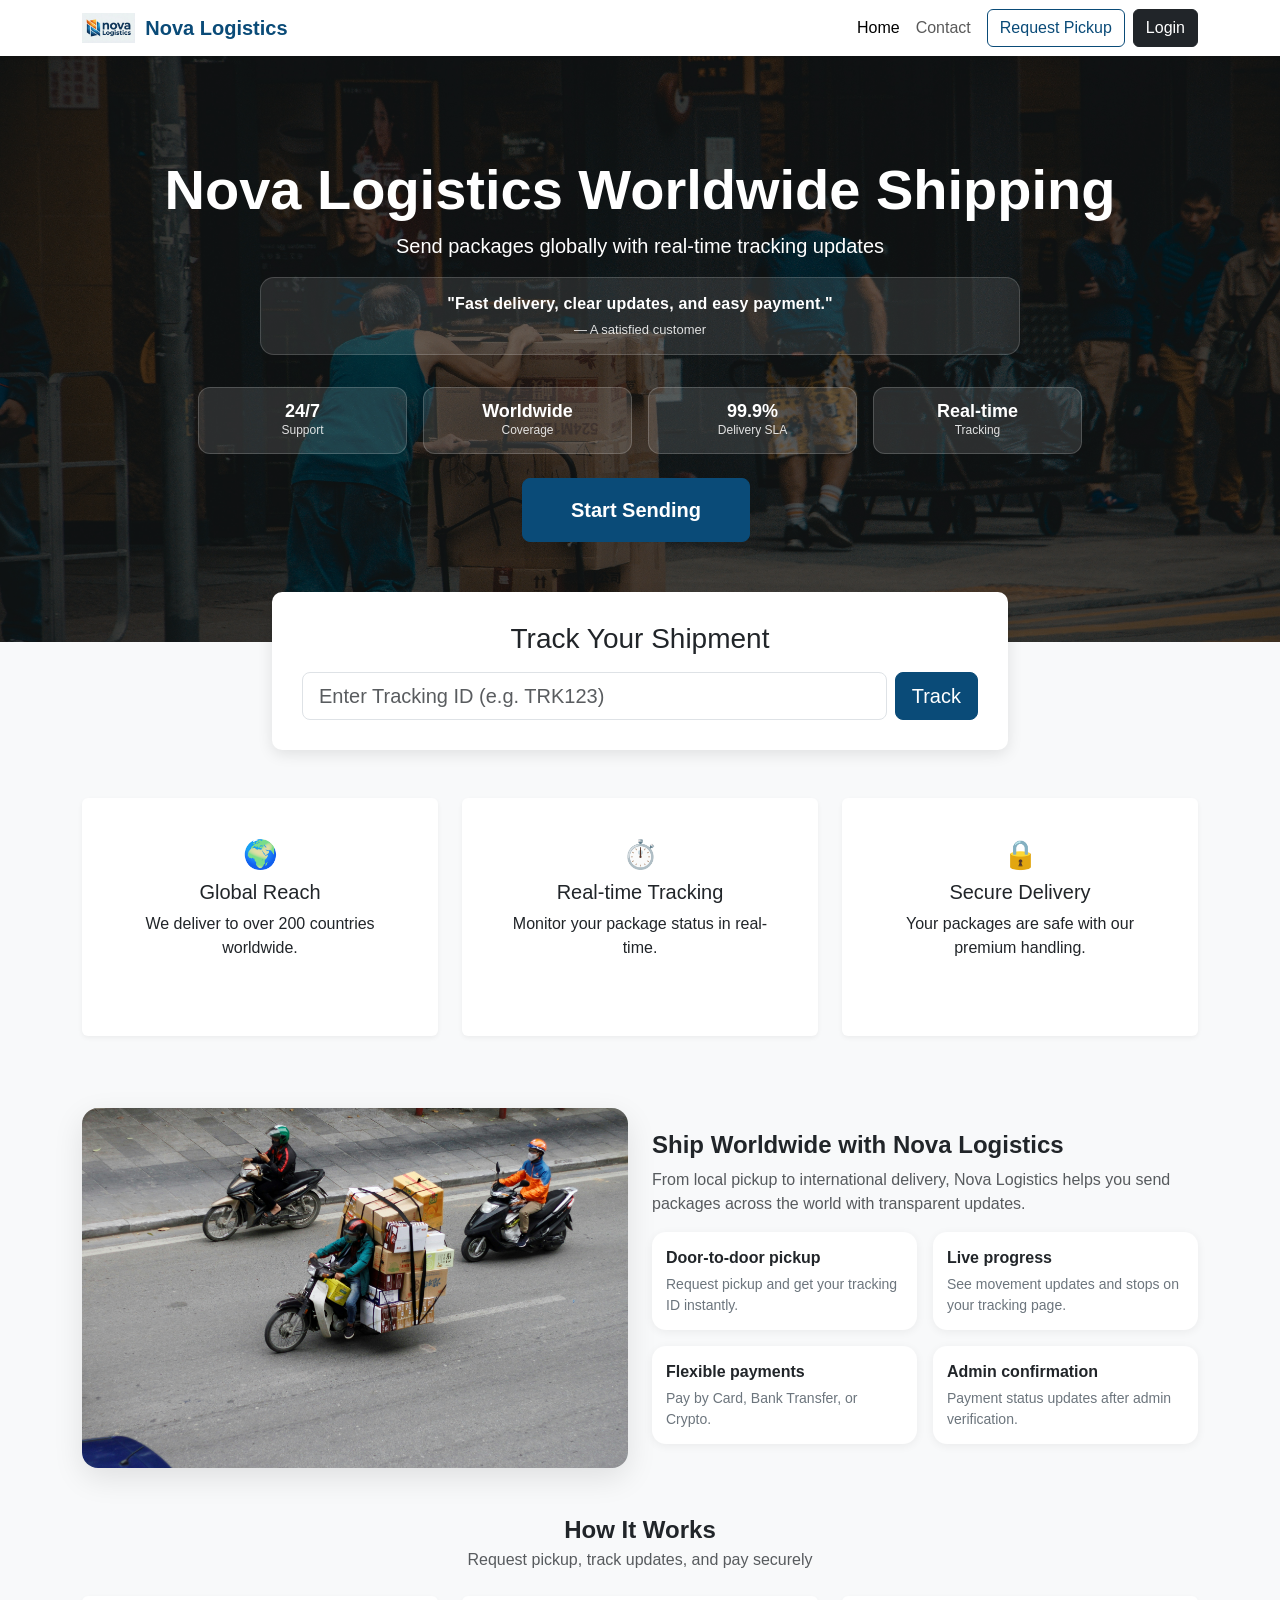
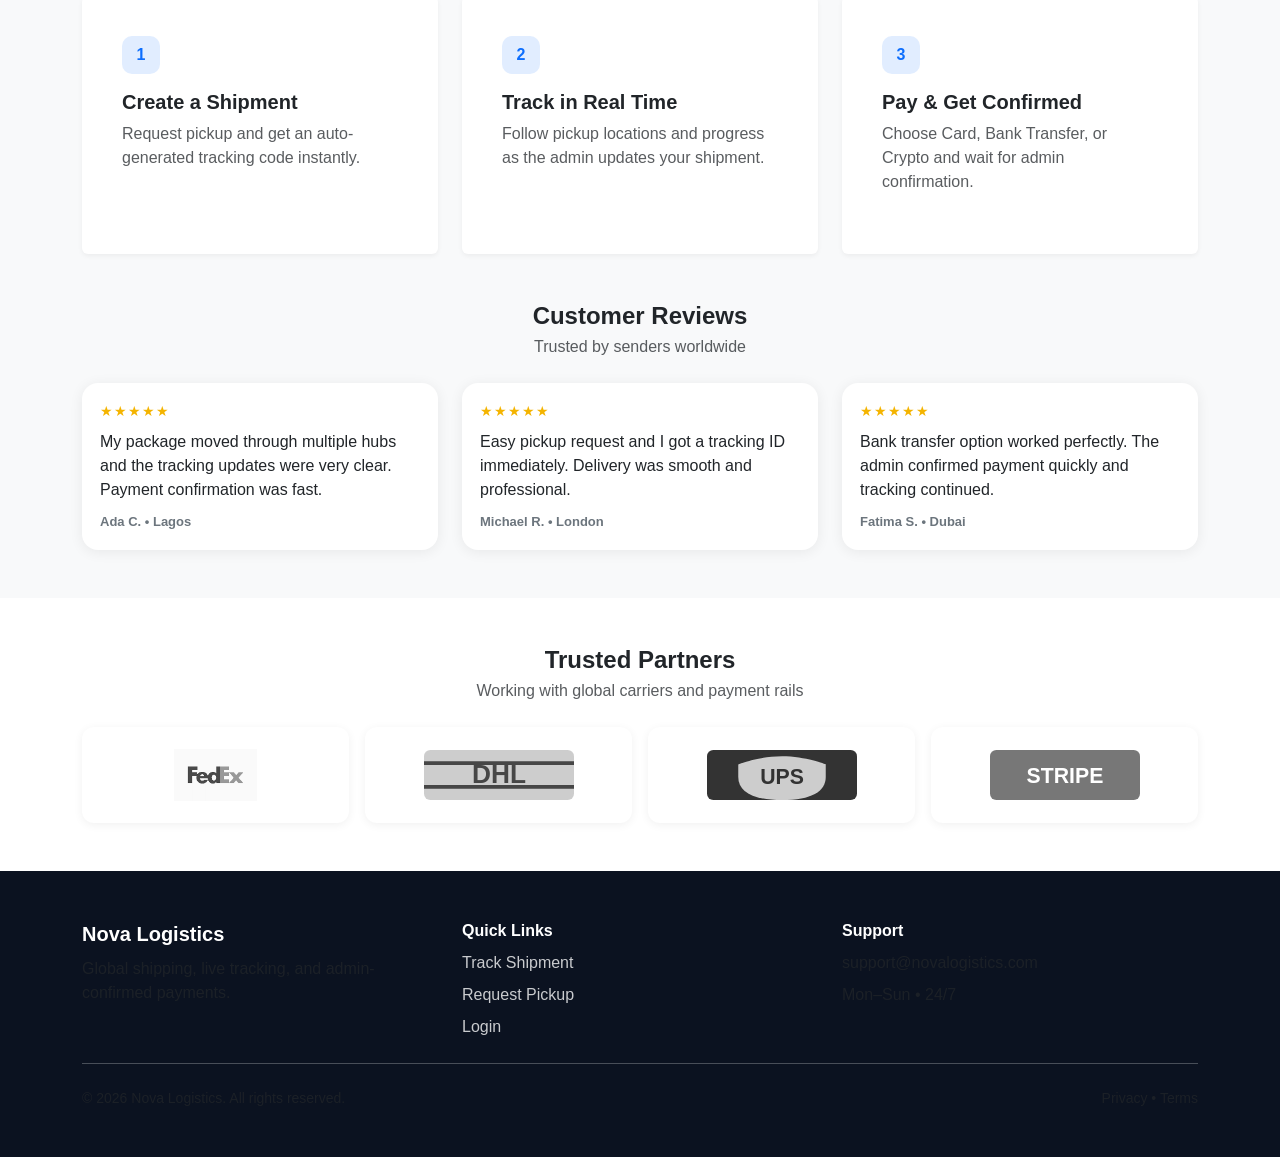
==== index.html @ 207573ba "Nova Logistics updates" ====
<!DOCTYPE html>
<html lang="en">
<head>
    <meta charset="UTF-8">
    <meta name="viewport" content="width=device-width, initial-scale=1.0">
    <title>Nova Logistics - Global Shipping & Tracking</title>
    <link href="https://cdn.jsdelivr.net/npm/bootstrap@5.3.0/dist/css/bootstrap.min.css" rel="stylesheet">
    <link href="css/styles.css" rel="stylesheet">
</head>
<body>

    <div id="page-loader" class="page-loader">
        <img src="css/pixverse_t2i_ori_b3b17f94-c710-4f68-aa2d-921520f1d6b5.webp" class="loader-logo" alt="Nova Logistics">
    </div>

    <!-- Navbar -->
    <nav class="navbar navbar-expand-lg navbar-light bg-white shadow-sm">
        <div class="container">
            <a class="navbar-brand" href="index.html">
                <img src="css/pixverse_t2i_ori_b3b17f94-c710-4f68-aa2d-921520f1d6b5.webp" class="brand-logo" alt="Nova Logistics">
                <span>Nova Logistics</span>
            </a>
            <button class="navbar-toggler" type="button" data-bs-toggle="collapse" data-bs-target="#navbarNav">
                <span class="navbar-toggler-icon"></span>
            </button>
            <div class="collapse navbar-collapse" id="navbarNav">
                <ul class="navbar-nav ms-auto align-items-center">
                    <li class="nav-item"><a class="nav-link active" href="index.html">Home</a></li>
                    <li class="nav-item"><a class="nav-link" href="#" onclick="alert('Contact us at support@novalogistics.com')">Contact</a></li>
                    <li class="nav-item ms-lg-2"><a class="btn btn-outline-primary" href="request.html">Request Pickup</a></li>
                    <li class="nav-item ms-lg-2"><a class="btn btn-dark" href="login.html">Login</a></li>
                </ul>
            </div>
        </div>
    </nav>

    <!-- Hero Section -->
    <div class="hero-section" id="hero">
        <div class="container">
            <div id="hero-content">
                <h1 class="display-4 fw-bold" id="hero-title">Global Logistics Solutions</h1>
                <p class="lead" id="hero-subtitle">Ship worldwide with real-time tracking and secure payments</p>
                <div class="hero-quote mt-3">
                    <div class="hero-quote-text" id="hero-quote">"Fast delivery, clear updates, and easy payment."</div>
                    <div class="hero-quote-meta" id="hero-quote-meta">— A satisfied customer</div>
                </div>
                <div class="hero-stats row g-3 justify-content-center mt-3">
                    <div class="col-6 col-md-3">
                        <div class="hero-stat">
                            <div class="hero-stat-value">24/7</div>
                            <div class="hero-stat-label">Support</div>
                        </div>
                    </div>
                    <div class="col-6 col-md-3">
                        <div class="hero-stat">
                            <div class="hero-stat-value">Worldwide</div>
                            <div class="hero-stat-label">Coverage</div>
                        </div>
                    </div>
                    <div class="col-6 col-md-3">
                        <div class="hero-stat">
                            <div class="hero-stat-value">99.9%</div>
                            <div class="hero-stat-label">Delivery SLA</div>
                        </div>
                    </div>
                    <div class="col-6 col-md-3">
                        <div class="hero-stat">
                            <div class="hero-stat-value">Real-time</div>
                            <div class="hero-stat-label">Tracking</div>
                        </div>
                    </div>
                </div>
            </div>
            <div class="mt-4">
                <a href="request.html" class="btn btn-primary btn-lg me-2 px-5 py-3 fw-bold">Start Sending</a>
            </div>
        </div>
    </div>

    <!-- Tracking Box -->
    <div class="container">
        <div class="row justify-content-center">
            <div class="col-md-8">
                <div class="tracking-box text-center">
                    <h3 class="mb-3">Track Your Shipment</h3>
                    <form id="track-form" class="d-flex gap-2">
                        <input type="text" id="tracking-input" class="form-control form-control-lg" placeholder="Enter Tracking ID (e.g. TRK123)" required>
                        <button type="submit" class="btn btn-primary btn-lg">Track</button>
                    </form>
                </div>
            </div>
        </div>
    </div>

    <!-- Features -->
    <div class="container py-5">
        <div class="row text-center">
            <div class="col-md-4 mb-4">
                <div class="card p-4 h-100">
                    <div class="card-body">
                        <h3>🌍</h3>
                        <h5>Global Reach</h5>
                        <p>We deliver to over 200 countries worldwide.</p>
                    </div>
                </div>
            </div>
            <div class="col-md-4 mb-4">
                <div class="card p-4 h-100">
                    <div class="card-body">
                        <h3>⏱️</h3>
                        <h5>Real-time Tracking</h5>
                        <p>Monitor your package status in real-time.</p>
                    </div>
                </div>
            </div>
            <div class="col-md-4 mb-4">
                <div class="card p-4 h-100">
                    <div class="card-body">
                        <h3>🔒</h3>
                        <h5>Secure Delivery</h5>
                        <p>Your packages are safe with our premium handling.</p>
                    </div>
                </div>
            </div>
        </div>
    </div>

    <div class="container pb-5">
        <div class="row g-4 align-items-center">
            <div class="col-lg-6">
                <div class="section-image-card">
                    <img src="css/shipping11.jpg" class="section-image" alt="Global shipping">
                </div>
            </div>
            <div class="col-lg-6">
                <h4 class="fw-bold mb-2">Ship Worldwide with Nova Logistics</h4>
                <p class="text-muted mb-3">From local pickup to international delivery, Nova Logistics helps you send packages across the world with transparent updates.</p>
                <div class="row g-3">
                    <div class="col-sm-6">
                        <div class="mini-feature">
                            <div class="mini-feature-title">Door-to-door pickup</div>
                            <div class="mini-feature-text">Request pickup and get your tracking ID instantly.</div>
                        </div>
                    </div>
                    <div class="col-sm-6">
                        <div class="mini-feature">
                            <div class="mini-feature-title">Live progress</div>
                            <div class="mini-feature-text">See movement updates and stops on your tracking page.</div>
                        </div>
                    </div>
                    <div class="col-sm-6">
                        <div class="mini-feature">
                            <div class="mini-feature-title">Flexible payments</div>
                            <div class="mini-feature-text">Pay by Card, Bank Transfer, or Crypto.</div>
                        </div>
                    </div>
                    <div class="col-sm-6">
                        <div class="mini-feature">
                            <div class="mini-feature-title">Admin confirmation</div>
                            <div class="mini-feature-text">Payment status updates after admin verification.</div>
                        </div>
                    </div>
                </div>
            </div>
        </div>
    </div>

    <div class="container pb-5">
        <div class="text-center mb-4">
            <h4 class="fw-bold mb-1">How It Works</h4>
            <p class="text-muted mb-0">Request pickup, track updates, and pay securely</p>
        </div>
        <div class="row g-4">
            <div class="col-md-4">
                <div class="card p-4 h-100">
                    <div class="card-body">
                        <div class="how-icon mb-3">1</div>
                        <h5 class="fw-bold">Create a Shipment</h5>
                        <p class="text-muted mb-0">Request pickup and get an auto-generated tracking code instantly.</p>
                    </div>
                </div>
            </div>
            <div class="col-md-4">
                <div class="card p-4 h-100">
                    <div class="card-body">
                        <div class="how-icon mb-3">2</div>
                        <h5 class="fw-bold">Track in Real Time</h5>
                        <p class="text-muted mb-0">Follow pickup locations and progress as the admin updates your shipment.</p>
                    </div>
                </div>
            </div>
            <div class="col-md-4">
                <div class="card p-4 h-100">
                    <div class="card-body">
                        <div class="how-icon mb-3">3</div>
                        <h5 class="fw-bold">Pay & Get Confirmed</h5>
                        <p class="text-muted mb-0">Choose Card, Bank Transfer, or Crypto and wait for admin confirmation.</p>
                    </div>
                </div>
            </div>
        </div>
    </div>

    <div class="container pb-5">
        <div class="text-center mb-4">
            <h4 class="fw-bold mb-1">Customer Reviews</h4>
            <p class="text-muted mb-0">Trusted by senders worldwide</p>
        </div>
        <div class="row g-4">
            <div class="col-md-4">
                <div class="testimonial-card">
                    <div class="testimonial-stars">★★★★★</div>
                    <div class="testimonial-text">My package moved through multiple hubs and the tracking updates were very clear. Payment confirmation was fast.</div>
                    <div class="testimonial-meta">Ada C. • Lagos</div>
                </div>
            </div>
            <div class="col-md-4">
                <div class="testimonial-card">
                    <div class="testimonial-stars">★★★★★</div>
                    <div class="testimonial-text">Easy pickup request and I got a tracking ID immediately. Delivery was smooth and professional.</div>
                    <div class="testimonial-meta">Michael R. • London</div>
                </div>
            </div>
            <div class="col-md-4">
                <div class="testimonial-card">
                    <div class="testimonial-stars">★★★★★</div>
                    <div class="testimonial-text">Bank transfer option worked perfectly. The admin confirmed payment quickly and tracking continued.</div>
                    <div class="testimonial-meta">Fatima S. • Dubai</div>
                </div>
            </div>
        </div>
    </div>

    <div class="partners-section py-5">
        <div class="container">
            <div class="text-center mb-4">
                <h4 class="fw-bold mb-1">Trusted Partners</h4>
                <p class="text-muted mb-0">Working with global carriers and payment rails</p>
            </div>
            <div class="row g-3 justify-content-center align-items-center text-center">
                <div class="col-6 col-md-3">
                    <div class="partner-card">
                        <img src="css/download.png" class="partner-logo" alt="FedEx">
                    </div>
                </div>
                <div class="col-6 col-md-3">
                    <div class="partner-card">
                        <svg class="partner-svg" viewBox="0 0 240 80" xmlns="http://www.w3.org/2000/svg" role="img" aria-label="DHL">
                            <rect x="0" y="0" width="240" height="80" rx="10" fill="#FFCC00"/>
                            <rect x="0" y="18" width="240" height="6" fill="#D40511"/>
                            <rect x="0" y="56" width="240" height="6" fill="#D40511"/>
                            <text x="120" y="52" text-anchor="middle" font-size="42" font-family="Segoe UI, Arial, sans-serif" font-weight="700" fill="#D40511">DHL</text>
                        </svg>
                    </div>
                </div>
                <div class="col-6 col-md-3">
                    <div class="partner-card">
                        <svg class="partner-svg" viewBox="0 0 240 80" xmlns="http://www.w3.org/2000/svg" role="img" aria-label="UPS">
                            <rect x="0" y="0" width="240" height="80" rx="10" fill="#2B1B0E"/>
                            <path d="M120 10c38 0 70 13 70 13v20c0 23-23 37-70 37S50 66 50 43V23s32-13 70-13z" fill="#FFC72C"/>
                            <text x="120" y="55" text-anchor="middle" font-size="34" font-family="Segoe UI, Arial, sans-serif" font-weight="800" fill="#2B1B0E">UPS</text>
                        </svg>
                    </div>
                </div>
                <div class="col-6 col-md-3">
                    <div class="partner-card">
                        <svg class="partner-svg" viewBox="0 0 240 80" xmlns="http://www.w3.org/2000/svg" role="img" aria-label="Stripe">
                            <rect x="0" y="0" width="240" height="80" rx="10" fill="#635BFF"/>
                            <text x="120" y="52" text-anchor="middle" font-size="34" font-family="Segoe UI, Arial, sans-serif" font-weight="700" fill="#ffffff">STRIPE</text>
                        </svg>
                    </div>
                </div>
            </div>
        </div>
    </div>

    <footer class="footer-section">
        <div class="container py-5">
            <div class="row g-4">
                <div class="col-md-4">
                    <div class="fw-bold fs-5 mb-2">Nova Logistics</div>
                    <div class="text-muted">Global shipping, live tracking, and admin-confirmed payments.</div>
                </div>
                <div class="col-md-4">
                    <div class="fw-bold mb-2">Quick Links</div>
                    <div class="d-flex flex-column gap-2">
                        <a class="footer-link" href="index.html">Track Shipment</a>
                        <a class="footer-link" href="request.html">Request Pickup</a>
                        <a class="footer-link" href="login.html">Login</a>
                    </div>
                </div>
                <div class="col-md-4">
                    <div class="fw-bold mb-2">Support</div>
                    <div class="text-muted mb-2">support@novalogistics.com</div>
                    <div class="text-muted">Mon–Sun • 24/7</div>
                </div>
            </div>
            <hr class="my-4">
            <div class="d-flex flex-column flex-md-row justify-content-between align-items-center gap-2">
                <div class="text-muted small">© <span id="footer-year"></span> Nova Logistics. All rights reserved.</div>
                <div class="text-muted small">Privacy • Terms</div>
            </div>
        </div>
    </footer>

    <script src="https://cdn.jsdelivr.net/npm/bootstrap@5.3.0/dist/js/bootstrap.bundle.min.js"></script>
    <script src="js/main.js"></script>
    <script>
        const heroSlides = [
            {
                title: 'Nova Logistics Worldwide Shipping',
                subtitle: 'Send packages globally with real-time tracking updates',
                quote: '"Fast delivery, clear updates, and easy payment."',
                quoteMeta: '— A satisfied customer',
                bg: "url('shipping.jpg')"
            },
            {
                title: 'Track Every Stop on the Route',
                subtitle: 'See live movement and updates from pickup to delivery',
                quote: '"The tracking map helped me follow every hub and update."',
                quoteMeta: '— Michael R. • London',
                bg: "url('FindAPlace_727x463_April_2026.jpg')"
            },
            {
                title: 'Flexible Payment Options',
                subtitle: 'Pay by Card, Bank Transfer, or Crypto with admin confirmation',
                quote: '"Bank transfer was simple and confirmation came quickly."',
                quoteMeta: '— Fatima S. • Dubai',
                bg: "url('SaveOnDeliveries_727x463.jpg')"
            },
            {
                title: 'Save on Deliveries',
                subtitle: 'Reliable shipping with transparent pricing and updates',
                quote: '"Nova Logistics made international shipping stress-free."',
                quoteMeta: '— Ada C. • Lagos',
                bg: "url('shipping11.jpg')"
            }
        ];

        let heroIndex = 0;
        const heroEl = document.getElementById('hero');
        const heroTitleEl = document.getElementById('hero-title');
        const heroSubtitleEl = document.getElementById('hero-subtitle');
        const heroQuoteEl = document.getElementById('hero-quote');
        const heroQuoteMetaEl = document.getElementById('hero-quote-meta');
        const heroContentEl = document.getElementById('hero-content');

        function setHeroSlide(nextIndex) {
            const slide = heroSlides[nextIndex];
            if (!slide) return;

            heroContentEl.classList.add('hero-fade');

            window.setTimeout(() => {
                heroTitleEl.innerText = slide.title;
                heroSubtitleEl.innerText = slide.subtitle;
                if (heroQuoteEl) heroQuoteEl.innerText = slide.quote || '';
                if (heroQuoteMetaEl) heroQuoteMetaEl.innerText = slide.quoteMeta || '';
                heroEl.style.setProperty('--hero-bg', slide.bg);
                heroContentEl.classList.remove('hero-fade');
            }, 180);
        }

        setHeroSlide(heroIndex);
        window.setInterval(() => {
            heroIndex = (heroIndex + 1) % heroSlides.length;
            setHeroSlide(heroIndex);
        }, 5500);

        document.getElementById('footer-year').innerText = new Date().getFullYear();

        document.getElementById('track-form').addEventListener('submit', function(e) {
            e.preventDefault();
            const id = document.getElementById('tracking-input').value;
            window.location.href = `dashboard.html?track=${id}`;
        });

        window.addEventListener('load', () => {
            const loader = document.getElementById('page-loader');
            if (!loader) return;
            loader.classList.add('is-hidden');
            window.setTimeout(() => loader.remove(), 300);
        });
    </script>
</body>
</html>
---- css/styles.css ----
/* Custom Styles */
:root {
    --nova-primary: #0a4b78;
    --nova-primary-rgb: 10, 75, 120;
    --nova-secondary: #08a6c9;
    --nova-secondary-rgb: 8, 166, 201;
    --nova-accent: #f28a1b;
    --nova-accent-rgb: 242, 138, 27;
    --nova-dark: #0b1220;

    --bs-primary: var(--nova-primary);
    --bs-primary-rgb: var(--nova-primary-rgb);
    --bs-link-color: var(--nova-primary);
    --bs-link-hover-color: #083a5c;
}

body {
    background-color: #f8f9fa;
    font-family: 'Segoe UI', Tahoma, Geneva, Verdana, sans-serif;
}

.navbar-brand {
    font-weight: bold;
    display: inline-flex;
    align-items: center;
    gap: 10px;
}

.navbar-light .navbar-brand {
    color: var(--nova-primary) !important;
}

.navbar-dark .navbar-brand {
    color: #ffffff !important;
}

.brand-logo {
    height: 30px;
    width: auto;
    display: block;
}

.btn-primary {
    --bs-btn-bg: var(--nova-primary);
    --bs-btn-border-color: var(--nova-primary);
    --bs-btn-hover-bg: #083a5c;
    --bs-btn-hover-border-color: #083a5c;
    --bs-btn-active-bg: #062e48;
    --bs-btn-active-border-color: #062e48;
}

.btn-outline-primary {
    --bs-btn-color: var(--nova-primary);
    --bs-btn-border-color: var(--nova-primary);
    --bs-btn-hover-bg: var(--nova-primary);
    --bs-btn-hover-border-color: var(--nova-primary);
    --bs-btn-hover-color: #ffffff;
    --bs-btn-active-bg: #083a5c;
    --bs-btn-active-border-color: #083a5c;
}

.page-loader {
    position: fixed;
    inset: 0;
    background: rgba(255,255,255,0.96);
    display: flex;
    align-items: center;
    justify-content: center;
    z-index: 9999;
    transition: opacity 0.25s ease, visibility 0.25s ease;
}

.page-loader.is-hidden {
    opacity: 0;
    visibility: hidden;
}

.loader-logo {
    width: 120px;
    height: auto;
    animation: loaderPulse 1.2s ease-in-out infinite;
    filter: drop-shadow(0 8px 20px rgba(10,75,120,0.25));
}

@keyframes loaderPulse {
    0% { transform: scale(0.98) rotate(0deg); opacity: 0.9; }
    50% { transform: scale(1.03) rotate(2deg); opacity: 1; }
    100% { transform: scale(0.98) rotate(0deg); opacity: 0.9; }
}

.hero-section {
    --hero-bg: url('shipping.jpg');
    background: linear-gradient(rgba(0,0,0,0.62), rgba(0,0,0,0.62)), var(--hero-bg);
    background-size: cover;
    background-position: center;
    color: white;
    padding: 100px 0;
    text-align: center;
}

.hero-fade {
    opacity: 0;
    transform: translateY(4px);
}

#hero-content {
    transition: opacity 0.25s ease, transform 0.25s ease;
}

.hero-stats {
    max-width: 900px;
    margin-left: auto;
    margin-right: auto;
}

.hero-quote {
    max-width: 760px;
    margin-left: auto;
    margin-right: auto;
    padding: 14px 16px;
    border-radius: 14px;
    background: rgba(255,255,255,0.10);
    border: 1px solid rgba(255,255,255,0.16);
}

.hero-quote-text {
    font-weight: 700;
    letter-spacing: 0.2px;
}

.hero-quote-meta {
    opacity: 0.85;
    font-size: 13px;
    margin-top: 4px;
}

.hero-stat {
    background: rgba(255,255,255,0.12);
    border: 1px solid rgba(255,255,255,0.18);
    border-radius: 12px;
    padding: 14px 12px;
}

.hero-stat-value {
    font-weight: 800;
    font-size: 18px;
    line-height: 1.1;
}

.hero-stat-label {
    font-size: 12px;
    opacity: 0.85;
}

.tracking-box {
    background: white;
    padding: 30px;
    border-radius: 10px;
    box-shadow: 0 4px 15px rgba(0,0,0,0.1);
    margin-top: -50px;
    position: relative;
    z-index: 10;
}

.status-timeline {
    position: relative;
    padding-left: 30px;
    margin-top: 20px;
    border-left: 2px solid #dee2e6;
}

.timeline-item {
    position: relative;
    margin-bottom: 20px;
}

.timeline-item::before {
    content: '';
    position: absolute;
    left: -36px;
    top: 5px;
    width: 14px;
    height: 14px;
    border-radius: 50%;
    background: var(--nova-primary);
    border: 2px solid white;
}

.timeline-item.completed::before {
    background: #198754;
}

.timeline-item.pending::before {
    background: #dee2e6;
}

.card {
    border: none;
    box-shadow: 0 2px 5px rgba(0,0,0,0.05);
    margin-bottom: 20px;
}

.login-container {
    max-width: 400px;
    margin: 80px auto;
    padding: 30px;
    background: white;
    border-radius: 10px;
    box-shadow: 0 4px 15px rgba(0,0,0,0.1);
}

.login-hero {
    height: 110px;
    border-radius: 12px;
    margin-bottom: 16px;
    background: linear-gradient(rgba(11,18,32,0.45), rgba(11,18,32,0.45)), url('FindAPlace_727x463_April_2026.jpg');
    background-size: cover;
    background-position: center;
}

.login-logo {
    height: 44px;
    width: auto;
}

#map-simulation {
    height: 300px;
    background:
        radial-gradient(circle at 20% 30%, rgba(var(--nova-primary-rgb),0.16), rgba(var(--nova-primary-rgb),0) 42%),
        radial-gradient(circle at 75% 55%, rgba(var(--nova-secondary-rgb),0.18), rgba(var(--nova-secondary-rgb),0) 48%),
        linear-gradient(135deg, rgba(255,255,255,0.9), rgba(255,255,255,0.75)),
        repeating-linear-gradient(0deg, rgba(var(--nova-primary-rgb),0.06), rgba(var(--nova-primary-rgb),0.06) 1px, transparent 1px, transparent 18px),
        repeating-linear-gradient(90deg, rgba(var(--nova-primary-rgb),0.06), rgba(var(--nova-primary-rgb),0.06) 1px, transparent 1px, transparent 18px);
    border-radius: 10px;
    position: relative;
    overflow: hidden;
    margin-bottom: 20px;
}

.map-point {
    width: 15px;
    height: 15px;
    background-color: var(--nova-accent);
    border-radius: 50%;
    position: absolute;
    transform: translate(-50%, -50%);
    transition: all 1s ease;
}

.map-line {
    position: absolute;
    height: 2px;
    background-color: var(--nova-primary);
    transform-origin: 0 0;
}

.truck-icon {
    font-size: 24px;
    position: absolute;
    transform: translate(-50%, -50%);
    transition: all 2s linear;
}

.leaflet-truck .truck-badge {
    width: 28px;
    height: 28px;
    border-radius: 10px;
    background: rgba(242,138,27,0.92);
    display: flex;
    align-items: center;
    justify-content: center;
    box-shadow: 0 10px 22px rgba(10,75,120,0.25);
    border: 1px solid rgba(255,255,255,0.6);
}

.how-icon {
    width: 38px;
    height: 38px;
    border-radius: 10px;
    background: rgba(13,110,253,0.12);
    color: #0d6efd;
    display: inline-flex;
    align-items: center;
    justify-content: center;
    font-weight: 800;
}

.section-image-card {
    border-radius: 16px;
    overflow: hidden;
    box-shadow: 0 10px 30px rgba(0,0,0,0.10);
}

.section-image {
    width: 100%;
    height: 360px;
    object-fit: cover;
    display: block;
}

.mini-feature {
    background: #ffffff;
    border-radius: 14px;
    padding: 14px;
    box-shadow: 0 2px 10px rgba(0,0,0,0.06);
    height: 100%;
}

.mini-feature-title {
    font-weight: 800;
    margin-bottom: 4px;
}

.mini-feature-text {
    color: #6c757d;
    margin: 0;
    font-size: 14px;
}

.testimonial-card {
    background: #ffffff;
    border-radius: 16px;
    padding: 18px;
    box-shadow: 0 2px 14px rgba(0,0,0,0.07);
    height: 100%;
}

.testimonial-stars {
    color: #f4b400;
    letter-spacing: 1px;
    font-size: 14px;
    margin-bottom: 8px;
}

.testimonial-text {
    color: #212529;
    margin-bottom: 10px;
}

.testimonial-meta {
    color: #6c757d;
    font-weight: 600;
    font-size: 13px;
}

.partners-section {
    background: #ffffff;
}

.partner-card {
    background: #ffffff;
    border-radius: 12px;
    box-shadow: 0 2px 10px rgba(0,0,0,0.06);
    height: 96px;
    display: flex;
    align-items: center;
    justify-content: center;
    padding: 16px;
}

.partner-logo {
    max-width: 150px;
    max-height: 52px;
    width: 100%;
    object-fit: contain;
    filter: grayscale(100%);
    opacity: 0.9;
    transition: filter 0.2s ease, opacity 0.2s ease, transform 0.2s ease;
}

.partner-svg {
    width: 150px;
    height: 52px;
    filter: grayscale(100%);
    opacity: 0.9;
    transition: filter 0.2s ease, opacity 0.2s ease, transform 0.2s ease;
}

.partner-card:hover .partner-logo,
.partner-card:hover .partner-svg {
    filter: none;
    opacity: 1;
    transform: translateY(-1px);
}

.footer-section {
    background: #0b1220;
    color: #ffffff;
}

.footer-link {
    color: rgba(255,255,255,0.78);
    text-decoration: none;
}

.footer-link:hover {
    color: #ffffff;
    text-decoration: underline;
}

.tracking-hero {
    background: linear-gradient(rgba(11,18,32,0.65), rgba(11,18,32,0.65)), url('shipping.jpg');
    background-size: cover;
    background-position: center;
    padding: 26px 0;
}

.tracking-hero-inner {
    color: #ffffff;
    border-radius: 16px;
    padding: 18px 18px;
    background: rgba(255,255,255,0.08);
    border: 1px solid rgba(255,255,255,0.12);
}

.tracking-hero-title {
    font-size: 20px;
    font-weight: 800;
}

.tracking-hero-subtitle {
    opacity: 0.9;
}

.review-stars {
    color: #f4b400;
    letter-spacing: 1px;
    font-size: 13px;
    margin-bottom: 6px;
}

.review-text {
    margin-bottom: 6px;
}

.review-meta {
    color: #6c757d;
    font-weight: 600;
    font-size: 13px;
}

.request-hero {
    background: linear-gradient(rgba(11,18,32,0.55), rgba(11,18,32,0.55)), url('SaveOnDeliveries_727x463.jpg');
    background-size: cover;
    background-position: center;
    min-height: 150px;
    border-top-left-radius: 12px;
    border-top-right-radius: 12px;
    display: flex;
    align-items: flex-end;
}

.request-hero-overlay {
    width: 100%;
    padding: 18px;
    color: #ffffff;
}

.admin-hero {
    background: linear-gradient(rgba(11,18,32,0.65), rgba(11,18,32,0.65)), url('shipping11.jpg');
    background-size: cover;
    background-position: center;
    padding: 20px 0;
}

.admin-hero-inner {
    color: #ffffff;
    border-radius: 16px;
    padding: 16px 18px;
    background: rgba(255,255,255,0.08);
    border: 1px solid rgba(255,255,255,0.12);
}

.admin-hero-title {
    font-size: 18px;
    font-weight: 800;
}

.admin-hero-subtitle {
    opacity: 0.9;
}
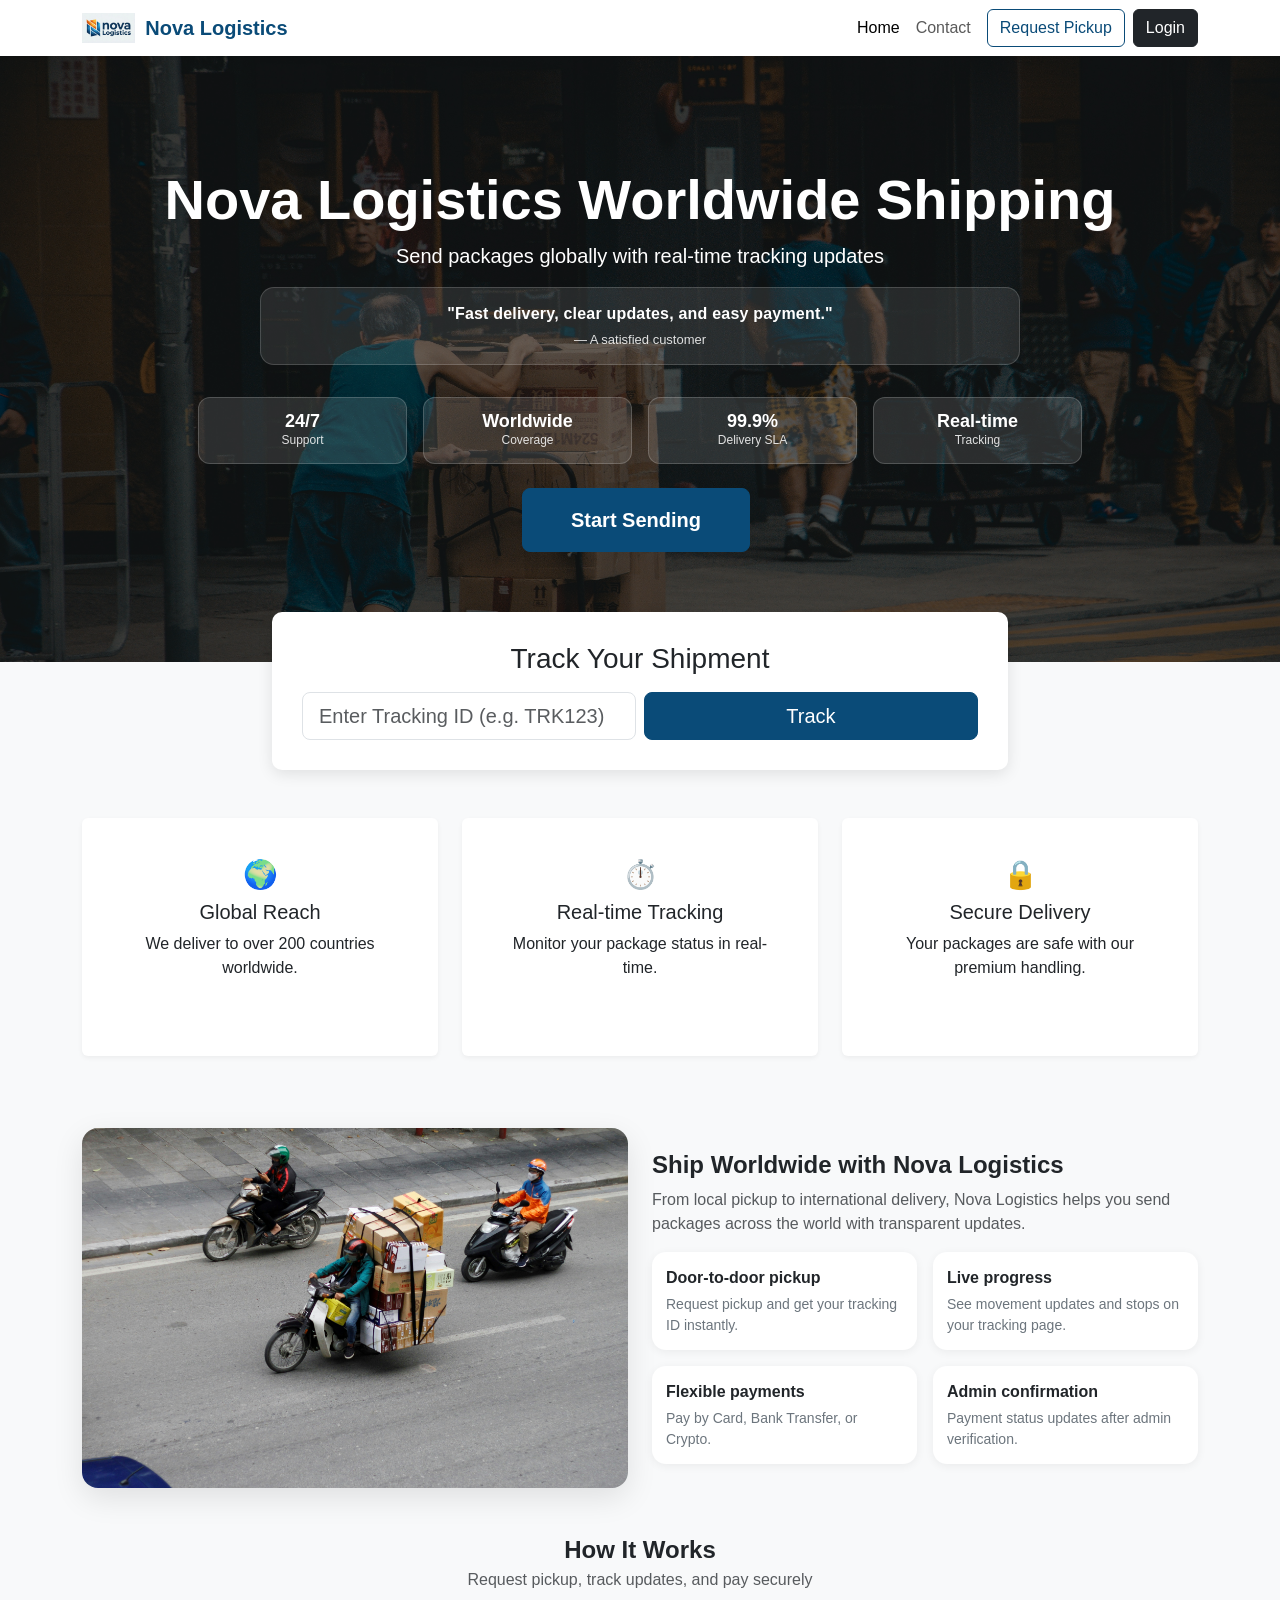
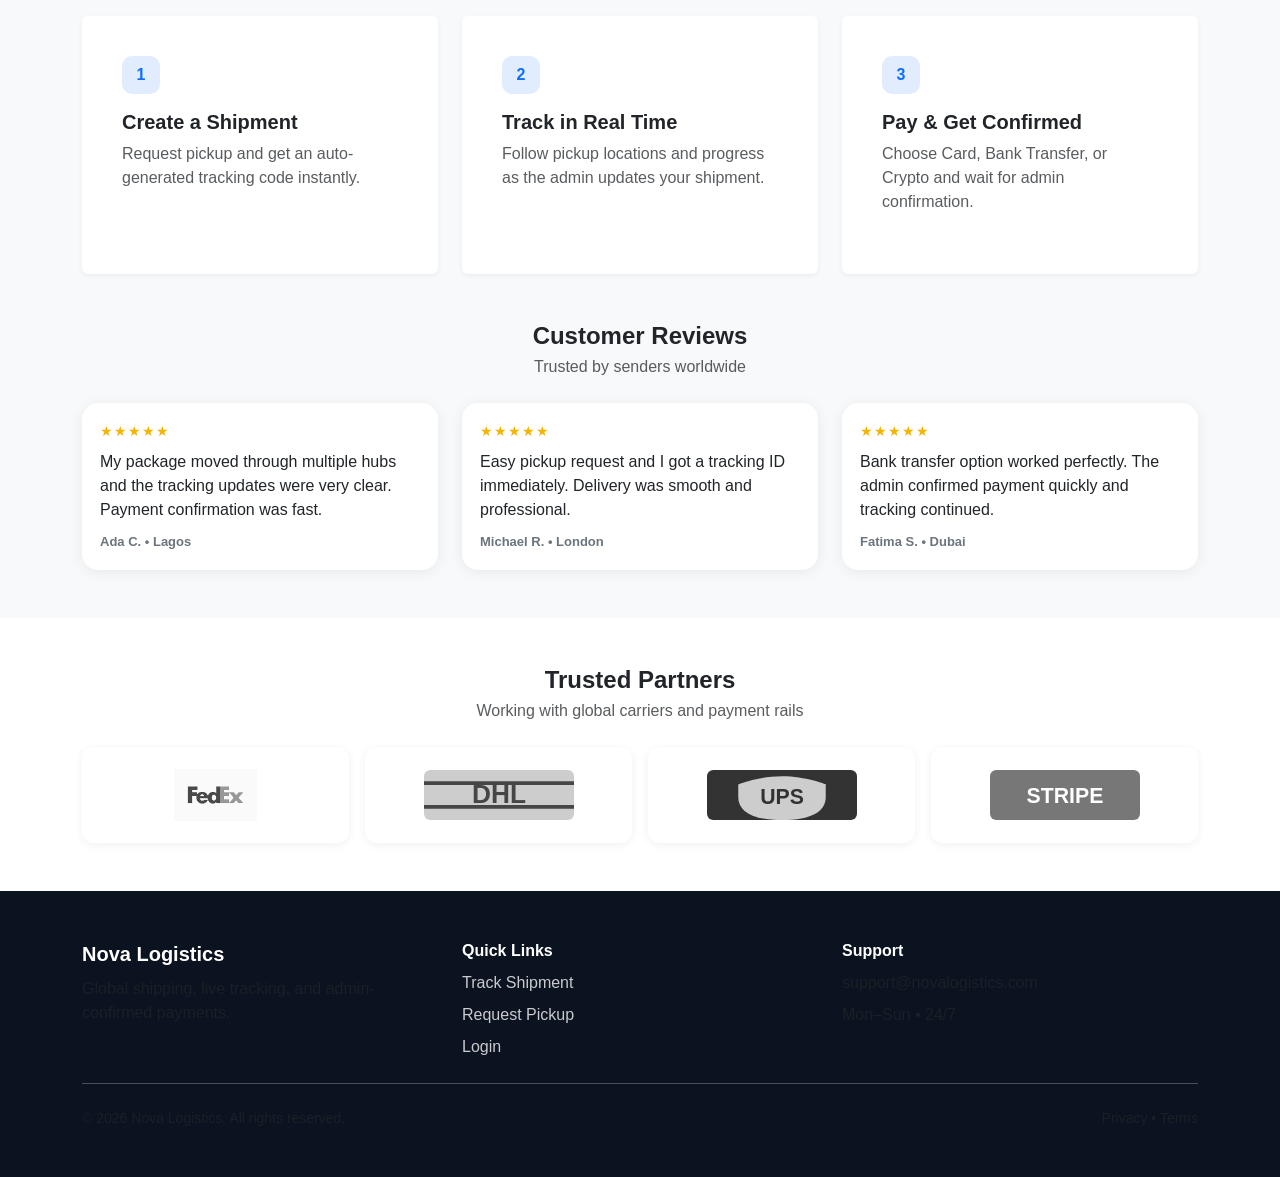
==== commit dfb9d79c: "Improve responsive layout" ====
--- a/index.html
+++ b/index.html
@@ -83,9 +83,9 @@
             <div class="col-md-8">
                 <div class="tracking-box text-center">
                     <h3 class="mb-3">Track Your Shipment</h3>
-                    <form id="track-form" class="d-flex gap-2">
-                        <input type="text" id="tracking-input" class="form-control form-control-lg" placeholder="Enter Tracking ID (e.g. TRK123)" required>
-                        <button type="submit" class="btn btn-primary btn-lg">Track</button>
+                    <form id="track-form" class="d-flex flex-column flex-sm-row gap-2">
+                        <input type="text" id="tracking-input" class="form-control form-control-lg flex-sm-grow-1" placeholder="Enter Tracking ID (e.g. TRK123)" required>
+                        <button type="submit" class="btn btn-primary btn-lg w-100 flex-sm-grow-0">Track</button>
                     </form>
                 </div>
             </div>
--- a/css/styles.css
+++ b/css/styles.css
@@ -94,7 +94,7 @@
     background-size: cover;
     background-position: center;
     color: white;
-    padding: 100px 0;
+    padding: clamp(70px, 10vw, 110px) 0;
     text-align: center;
 }
 
@@ -224,7 +224,7 @@
 }
 
 #map-simulation {
-    height: 300px;
+    height: clamp(240px, 42vh, 360px);
     background:
         radial-gradient(circle at 20% 30%, rgba(var(--nova-primary-rgb),0.16), rgba(var(--nova-primary-rgb),0) 42%),
         radial-gradient(circle at 75% 55%, rgba(var(--nova-secondary-rgb),0.18), rgba(var(--nova-secondary-rgb),0) 48%),
@@ -237,6 +237,28 @@
     margin-bottom: 20px;
 }
 
+.leaflet-container {
+    border-radius: 10px;
+}
+
+@media (max-width: 575.98px) {
+    .brand-logo {
+        height: 26px;
+    }
+
+    .navbar-brand span {
+        font-size: 16px;
+    }
+
+    .loader-logo {
+        width: 96px;
+    }
+
+    .tracking-box {
+        margin-top: -35px;
+    }
+}
+
 .map-point {
     width: 15px;
     height: 15px;
